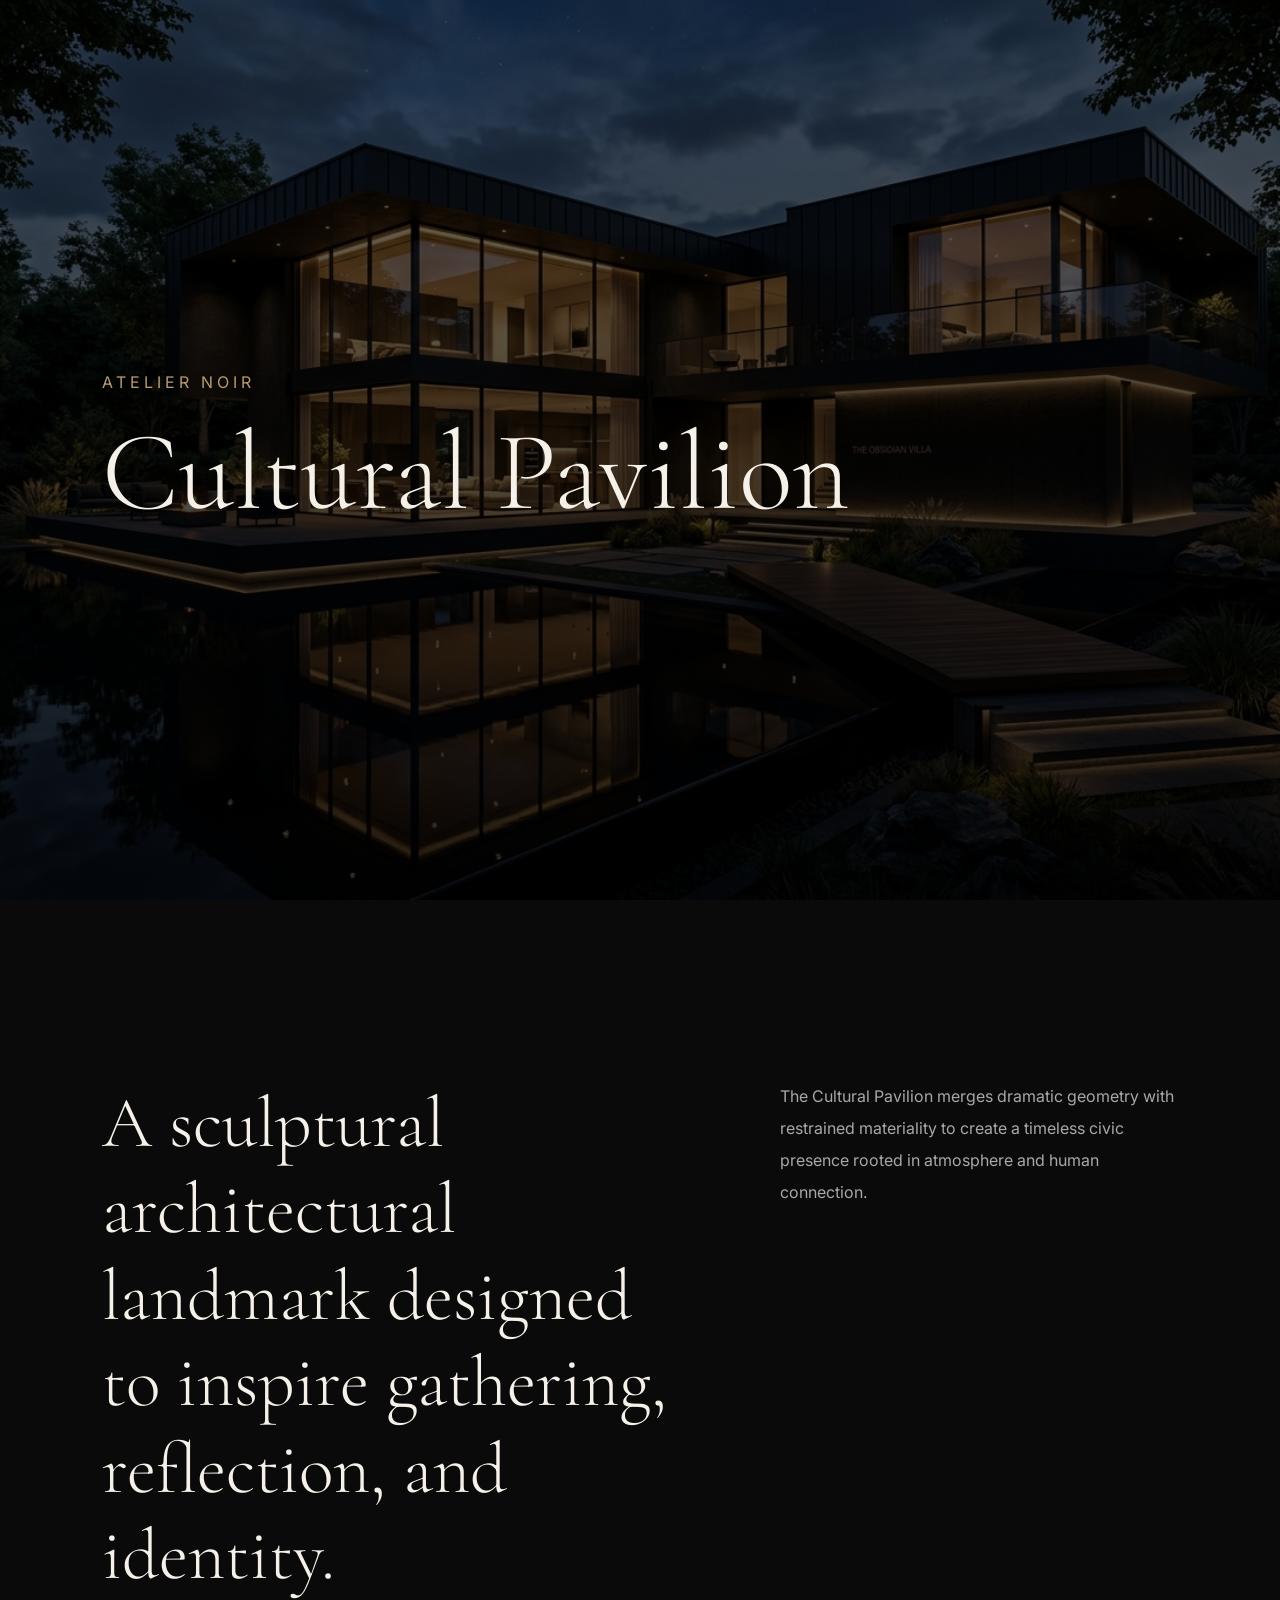
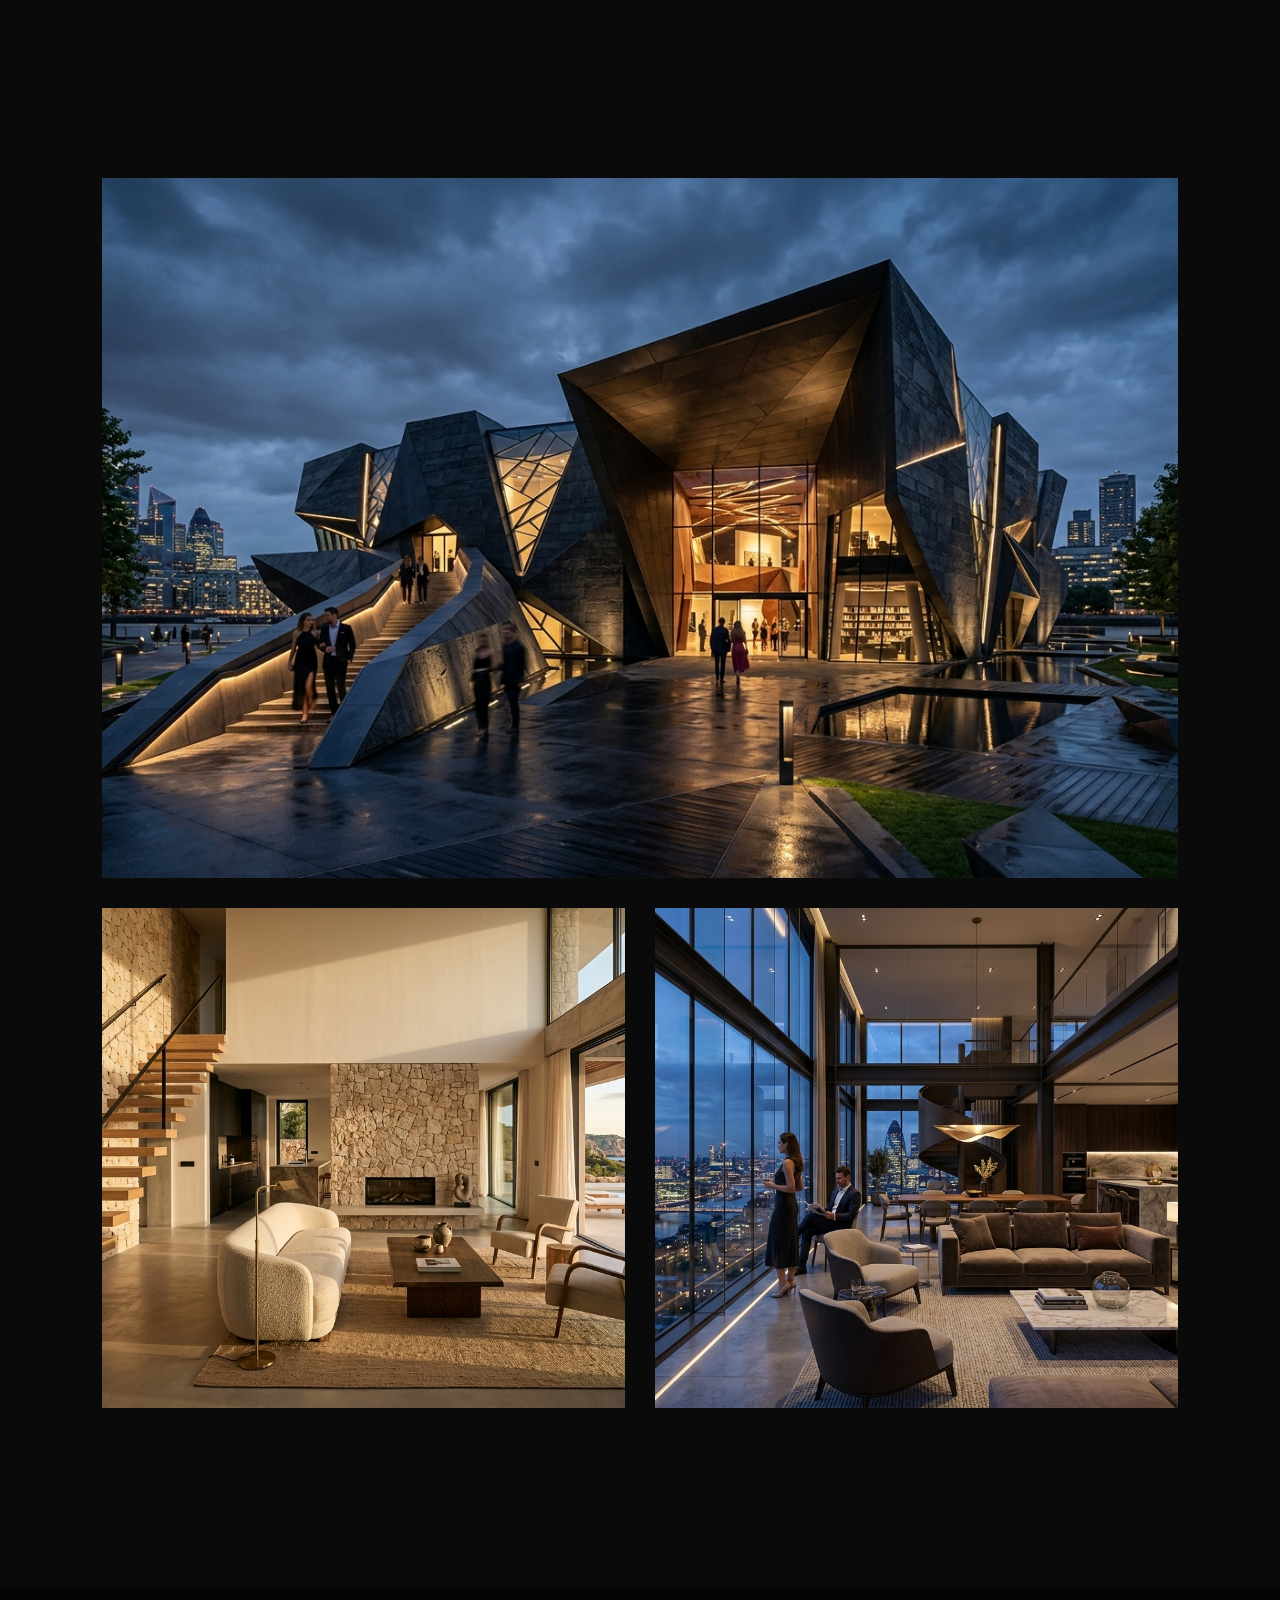
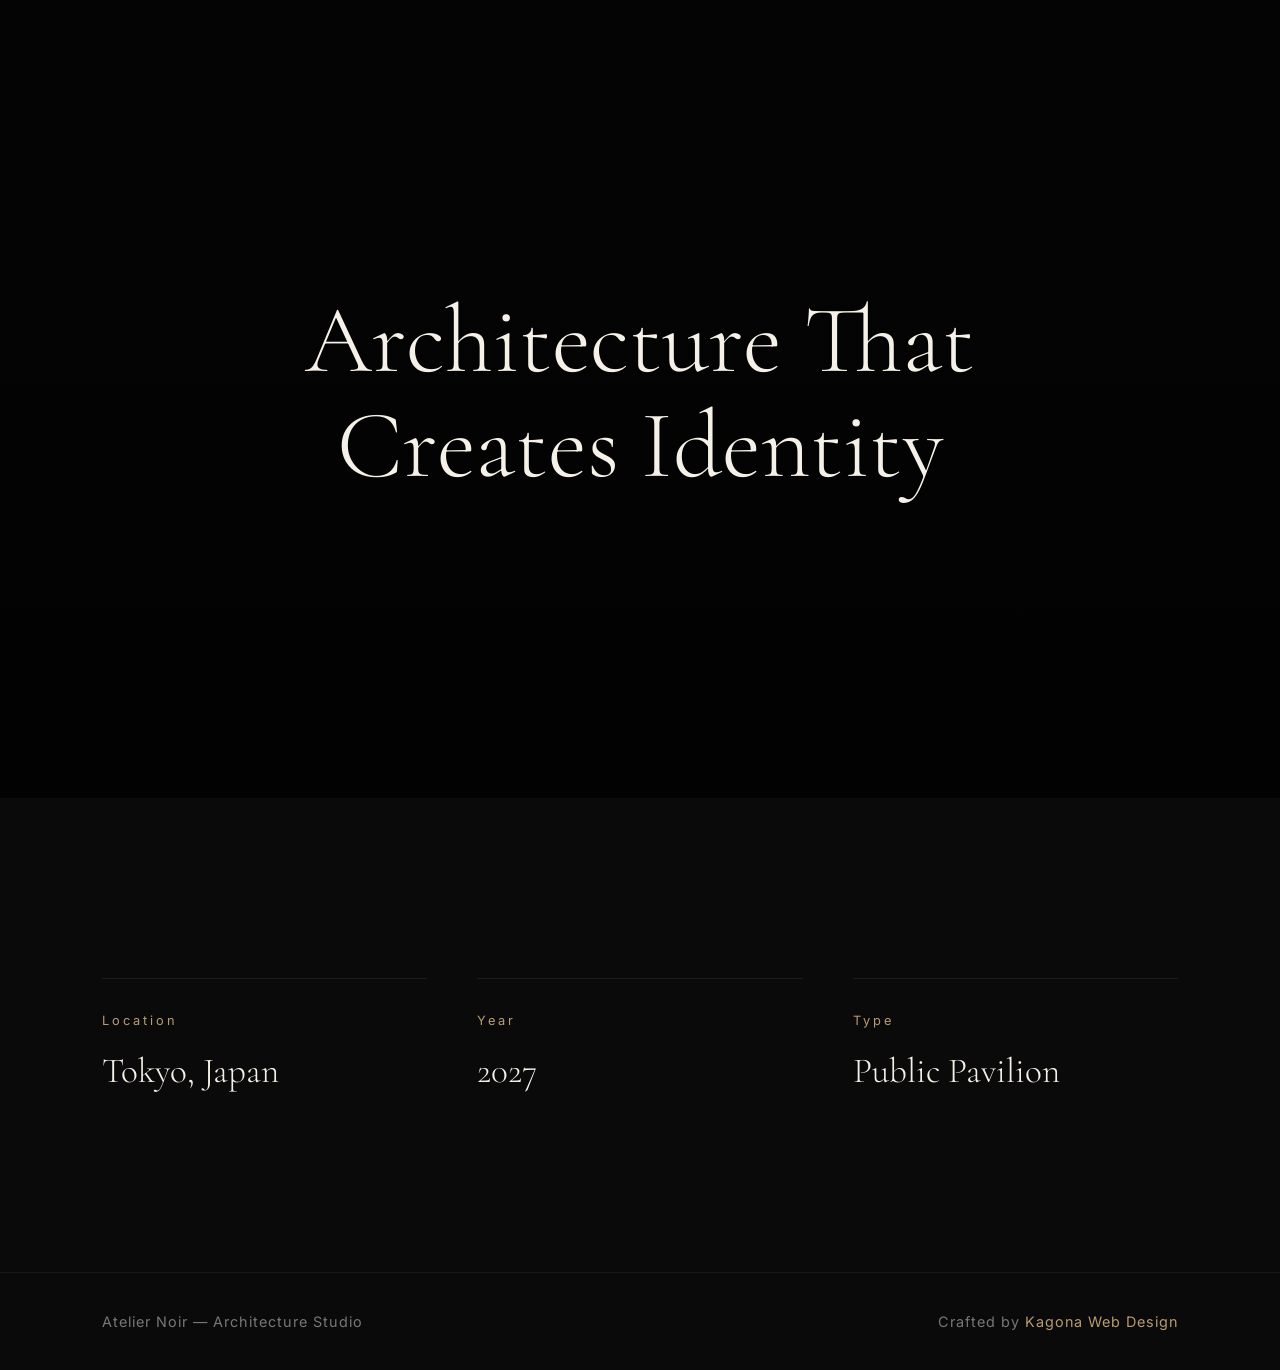
==== pavilion.html @ 3a441fce "pavilion.html" ====
<!DOCTYPE html>
<html lang="en">

<head>

<meta charset="UTF-8">

<meta name="viewport"
content="width=device-width, initial-scale=1.0">

<title>
Cultural Pavilion | Atelier Noir
</title>

<link rel="preconnect"
href="https://fonts.googleapis.com">

<link rel="preconnect"
href="https://fonts.gstatic.com"
crossorigin>

<link href="https://fonts.googleapis.com/css2?family=Cormorant+Garamond:wght@300;400;500;600&family=Inter:wght@300;400;500&display=swap"
rel="stylesheet">

<link rel="stylesheet"
href="project.css">

</head>

<body>

<section class="project-hero">

<div class="overlay"></div>

<div class="project-content">

<p>
ATELIER NOIR
</p>

<h1>
Cultural Pavilion
</h1>

</div>

</section>

<section class="project-intro">

<div class="intro-left">

<h2>
A sculptural architectural landmark designed
to inspire gathering, reflection, and identity.
</h2>

</div>

<div class="intro-right">

<p>
The Cultural Pavilion merges dramatic
geometry with restrained materiality to
create a timeless civic presence rooted
in atmosphere and human connection.
</p>

</div>

</section>

<section class="image-grid">

<div class="grid-item large">

<img src="images/project3.jpg">

</div>

<div class="grid-item">

<img src="images/project1.jpg">

</div>

<div class="grid-item">

<img src="images/project2.jpg">

</div>

</section>

<section class="statement">

<div class="overlay"></div>

<div class="statement-content">

<h2>
Architecture That <br>
Creates Identity
</h2>

</div>

</section>

<section class="details">

<div class="detail">

<span>Location</span>

<h3>
Tokyo, Japan
</h3>

</div>

<div class="detail">

<span>Year</span>

<h3>
2027
</h3>

</div>

<div class="detail">

<span>Type</span>

<h3>
Public Pavilion
</h3>

</div>

</section>

<footer>

<p>
Atelier Noir — Architecture Studio
</p>

<p>
Crafted by
<a href="https://kagonameshack-cmyk.github.io/Kagona-Web-design/">
Kagona Web Design
</a>
</p>

</footer>

</body>

  </html>
---- project.css ----
/* RESET */

*{
    margin:0;
    padding:0;
    box-sizing:border-box;
}

html{
    scroll-behavior:smooth;
}

body{
    background:#0A0A0A;
    color:#F5F1E8;
    font-family:'Inter',sans-serif;
    overflow-x:hidden;
}

/* HERO */

.project-hero{
    position:relative;

    height:100vh;

    background:url('images/hero.jpg');

    background-size:cover;
    background-position:center;

    display:flex;
    align-items:center;

    padding:0 8%;
}

.overlay{
    position:absolute;
    inset:0;

    background:
    linear-gradient(
        to bottom,
        rgba(0,0,0,0.55),
        rgba(0,0,0,0.82)
    );
}

.project-content{
    position:relative;
    z-index:2;
}

.project-content p{
    letter-spacing:4px;

    color:#B89B72;

    margin-bottom:25px;
}

.project-content h1{
    font-family:'Cormorant Garamond',serif;

    font-size:7rem;
    font-weight:300;

    line-height:1;
}

/* INTRO */

.project-intro{
    padding:180px 8%;

    display:grid;
    grid-template-columns:1.2fr 0.8fr;

    gap:80px;

    align-items:start;
}

.intro-left h2{
    font-family:'Cormorant Garamond',serif;

    font-size:4.5rem;
    font-weight:300;

    line-height:1.2;
}

.intro-right p{
    color:#A8A8A8;

    line-height:2;

    font-size:1rem;
}

/* IMAGE GRID */

.image-grid{
    padding:0 8% 180px;

    display:grid;
    grid-template-columns:repeat(2,1fr);

    gap:30px;
}

.grid-item{
    overflow:hidden;

    background:#111;
}

.grid-item.large{
    grid-column:span 2;

    height:700px;
}

.grid-item:not(.large){
    height:500px;
}

.grid-item img{
    width:100%;
    height:100%;

    object-fit:cover;

    transition:1.2s ease;
}

.grid-item:hover img{
    transform:scale(1.05);
}

/* STATEMENT */

.statement{
    position:relative;

    height:90vh;

    background:url('images/parallax.jpg');

    background-size:cover;
    background-position:center;
    background-attachment:fixed;

    display:flex;
    align-items:center;
    justify-content:center;

    text-align:center;
}

.statement-content{
    position:relative;
    z-index:2;
}

.statement-content h2{
    font-family:'Cormorant Garamond',serif;

    font-size:6rem;
    font-weight:300;

    line-height:1.1;
}

/* DETAILS */

.details{
    padding:180px 8%;

    display:grid;
    grid-template-columns:repeat(auto-fit,minmax(250px,1fr));

    gap:50px;
}

.detail{
    border-top:
    1px solid rgba(255,255,255,0.08);

    padding-top:30px;
}

.detail span{
    color:#B89B72;

    letter-spacing:3px;

    font-size:0.8rem;
}

.detail h3{
    font-family:'Cormorant Garamond',serif;

    font-size:2.2rem;
    font-weight:300;

    margin-top:20px;
}

/* FOOTER */

footer{
    padding:40px 8%;

    display:flex;
    justify-content:space-between;
    align-items:center;

    flex-wrap:wrap;

    gap:20px;

    border-top:
    1px solid rgba(255,255,255,0.06);
}

footer p{
    color:#777;

    font-size:0.9rem;

    letter-spacing:1px;
}

footer a{
    color:#B89B72;

    text-decoration:none;
}

/* RESPONSIVE */

@media(max-width:900px){

    .project-content h1{
        font-size:5rem;
    }

    .project-intro{
        grid-template-columns:1fr;
    }

    .intro-left h2{
        font-size:3.8rem;
    }

    .statement{
        background-attachment:scroll;
    }

    .statement-content h2{
        font-size:4rem;
    }

}

@media(max-width:600px){

    .project-hero{
        padding:0 6%;
    }

    .project-content h1{
        font-size:3.5rem;
    }

    .project-intro{
        padding:140px 7%;
    }

    .intro-left h2{
        font-size:3rem;
    }

    .image-grid{
        padding:0 7% 140px;

        grid-template-columns:1fr;
    }

    .grid-item.large{
        grid-column:span 1;

        height:420px;
    }

    .grid-item:not(.large){
        height:420px;
    }

    .statement{
        height:70vh;
    }

    .statement-content h2{
        font-size:2.8rem;
    }

    .details{
        padding:140px 7%;
    }

  }
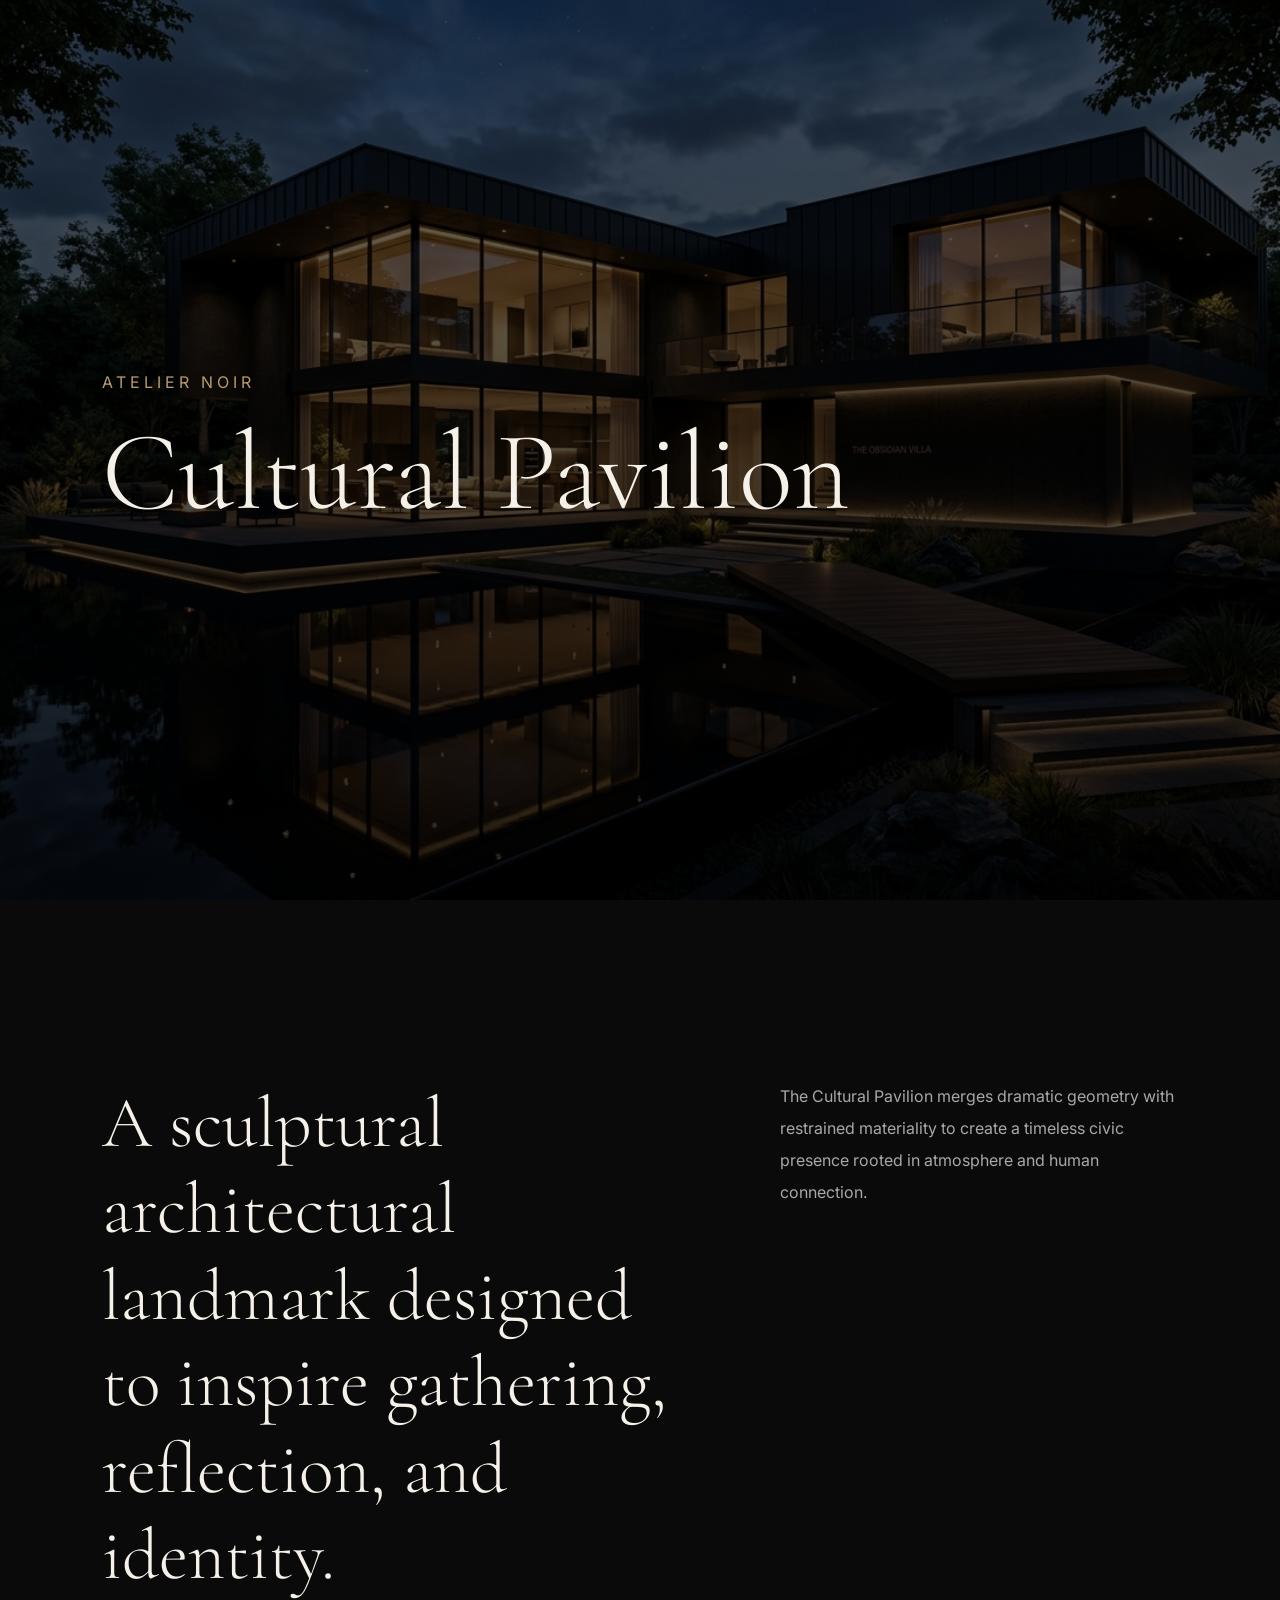
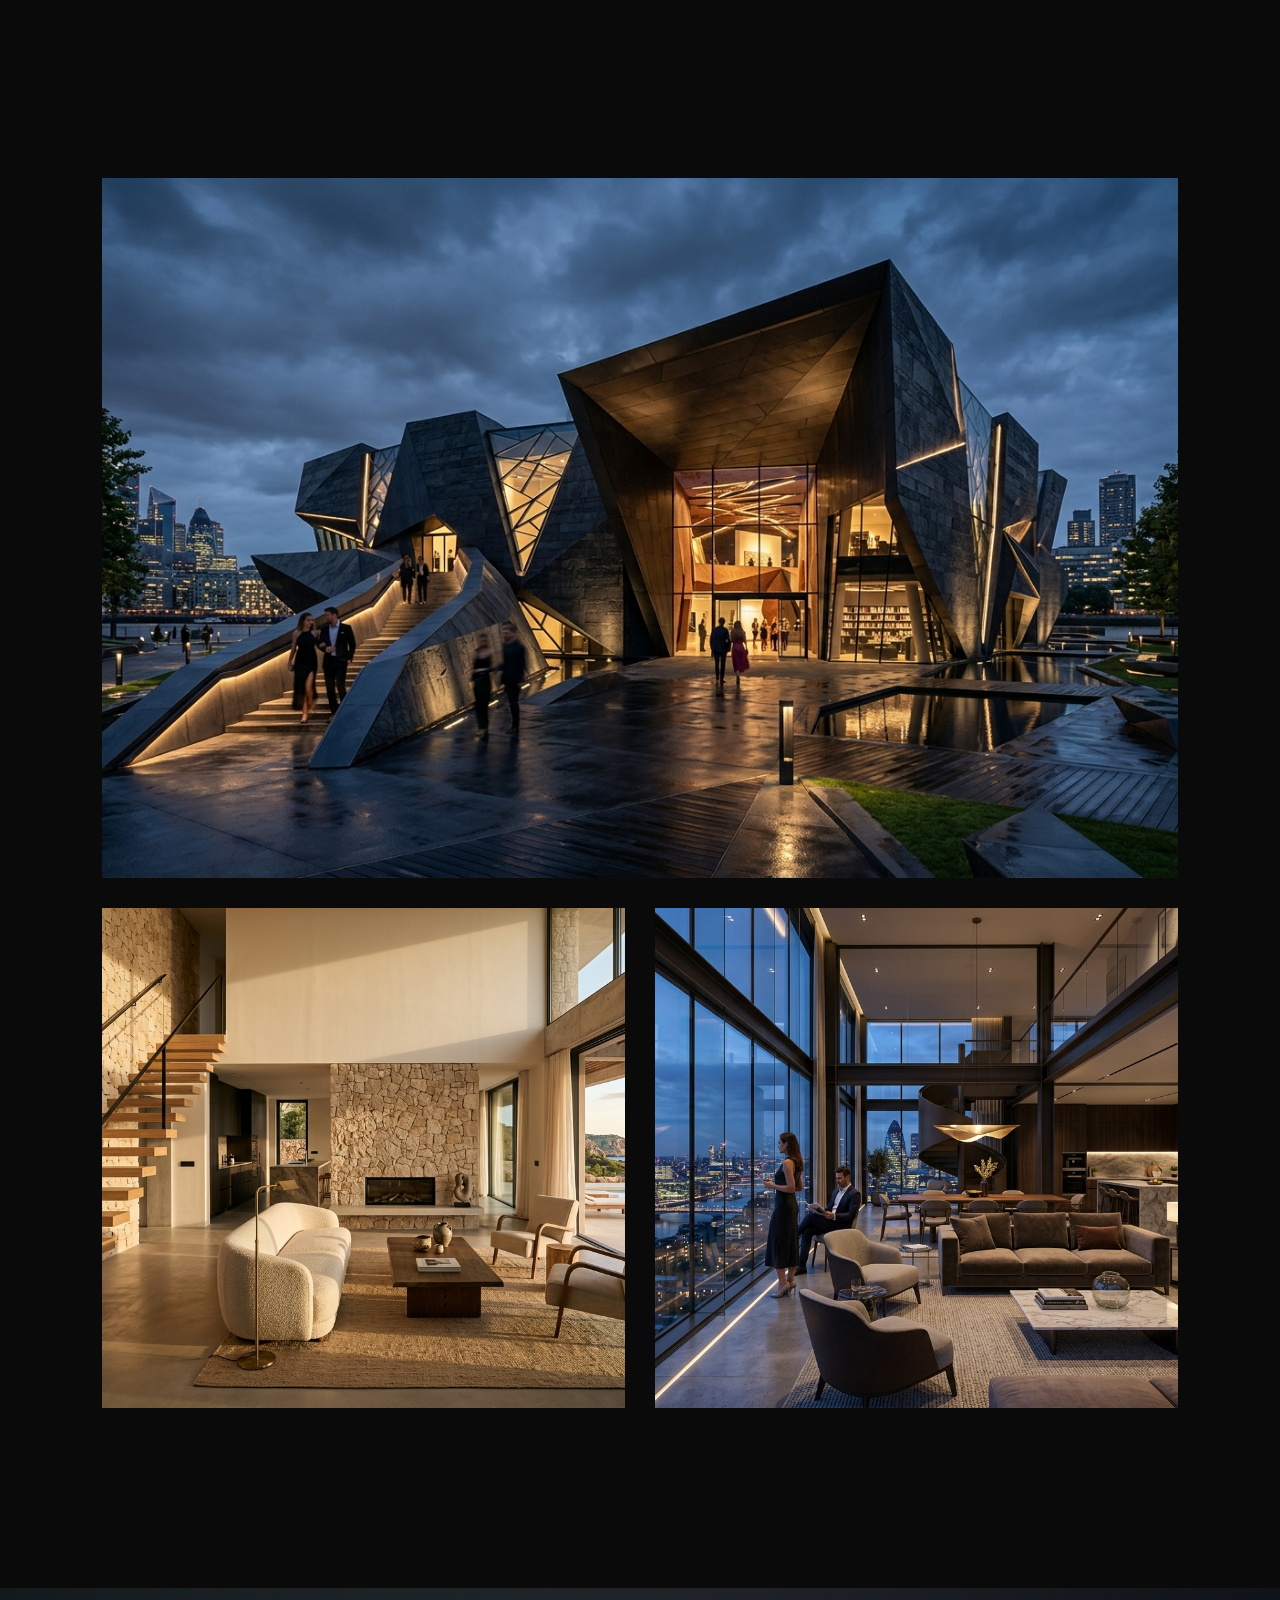
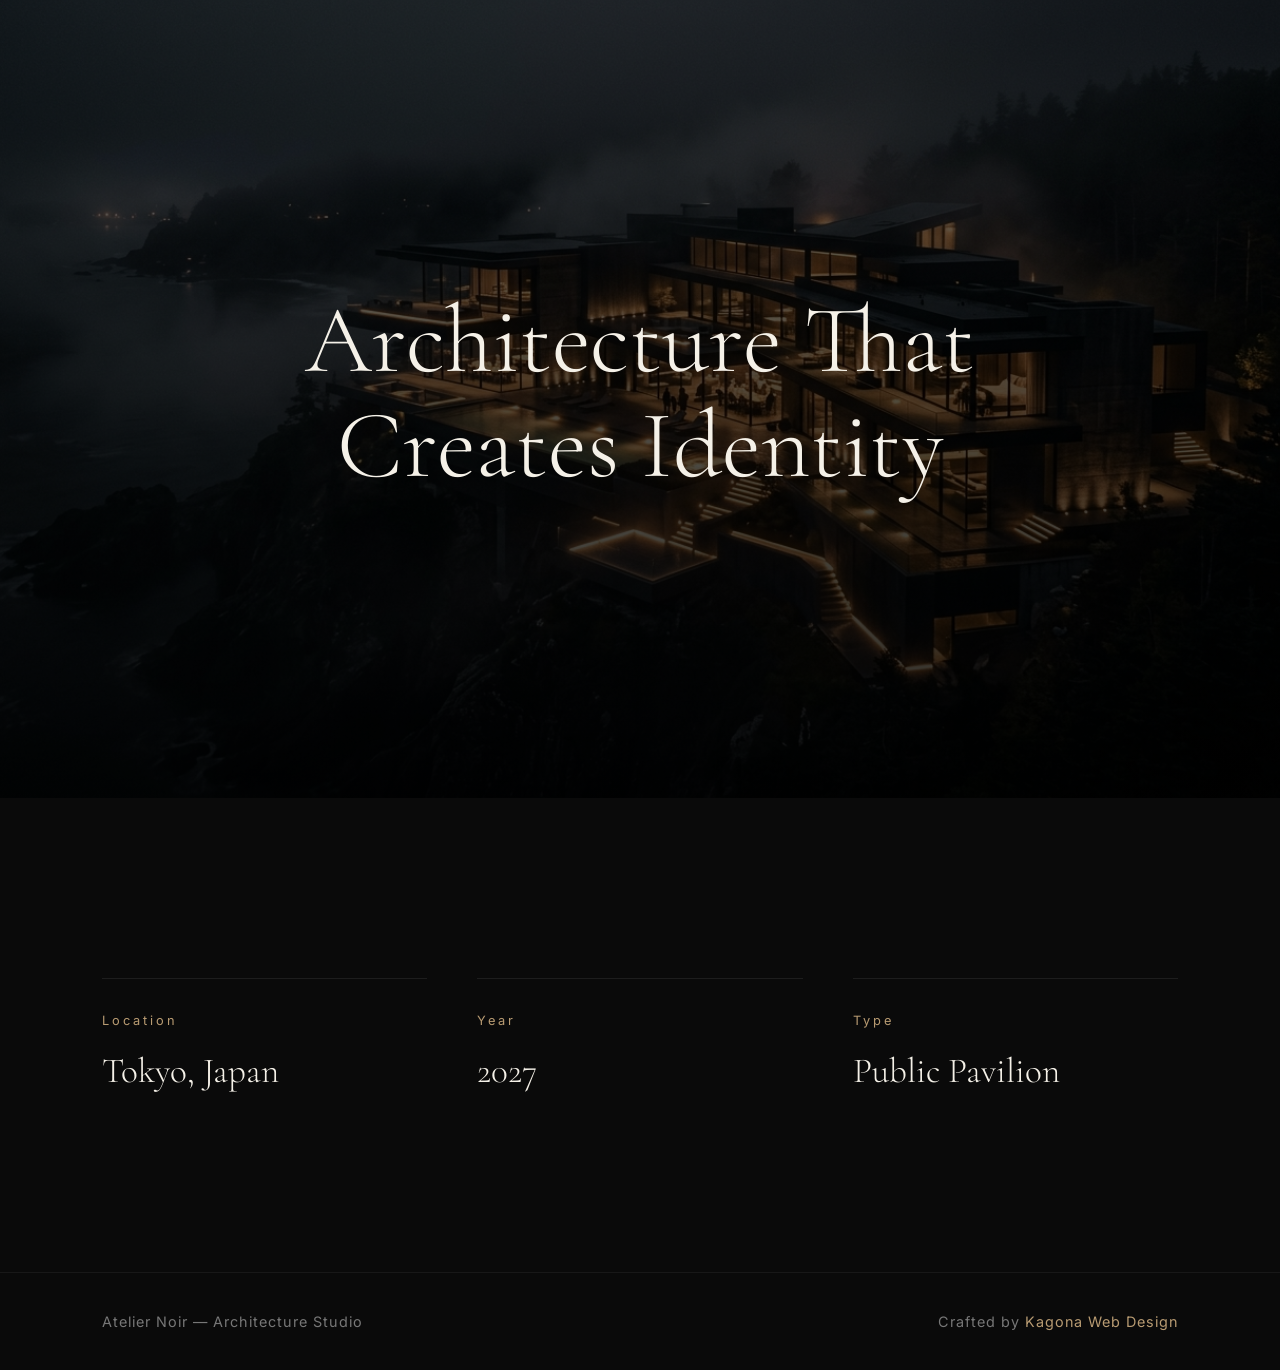
==== commit 4956c148: "pavilion.html" ====
--- a/pavilion.html
+++ b/pavilion.html
@@ -47,8 +47,8 @@
 
 </section>
 
-<section class="project-intro">
-
+<section class="project-intro reveal">
+  
 <div class="intro-left">
 
 <h2>
@@ -71,7 +71,7 @@
 
 </section>
 
-<section class="image-grid">
+<section class="image-grid reveal">
 
 <div class="grid-item large">
 
@@ -93,7 +93,7 @@
 
 </section>
 
-<section class="statement">
+<section class="statement reveal">
 
 <div class="overlay"></div>
 
@@ -108,7 +108,7 @@
 
 </section>
 
-<section class="details">
+<section class="details reveal">
 
 <div class="detail">
 
@@ -150,13 +150,15 @@
 
 <p>
 Crafted by
-<a href="https://kagonameshack-cmyk.github.io/Kagona-Web-design/">
+<a href="https://kagonameshack-cmyk.github.io/Kagona-web-design-/index.html#">
 Kagona Web Design
 </a>
 </p>
 
 </footer>
 
+<script src="project.js"></script>
+  
 </body>
 
   </html>
--- a/project.css
+++ b/project.css
@@ -312,3 +312,46 @@
     }
 
   }
+
+/* PAGE TRANSITION */
+
+body{
+    animation:
+    pageFade 1.2s ease;
+}
+
+@keyframes pageFade{
+
+    from{
+        opacity:0;
+
+        transform:translateY(20px);
+    }
+
+    to{
+        opacity:1;
+
+        transform:translateY(0);
+    }
+
+}
+
+/* SCROLL REVEAL */
+
+.reveal{
+    opacity:0;
+
+    transform:
+    translateY(80px);
+
+    transition:
+    opacity 1.2s ease,
+    transform 1.2s ease;
+}
+
+.reveal.active{
+    opacity:1;
+
+    transform:
+    translateY(0);
+}
